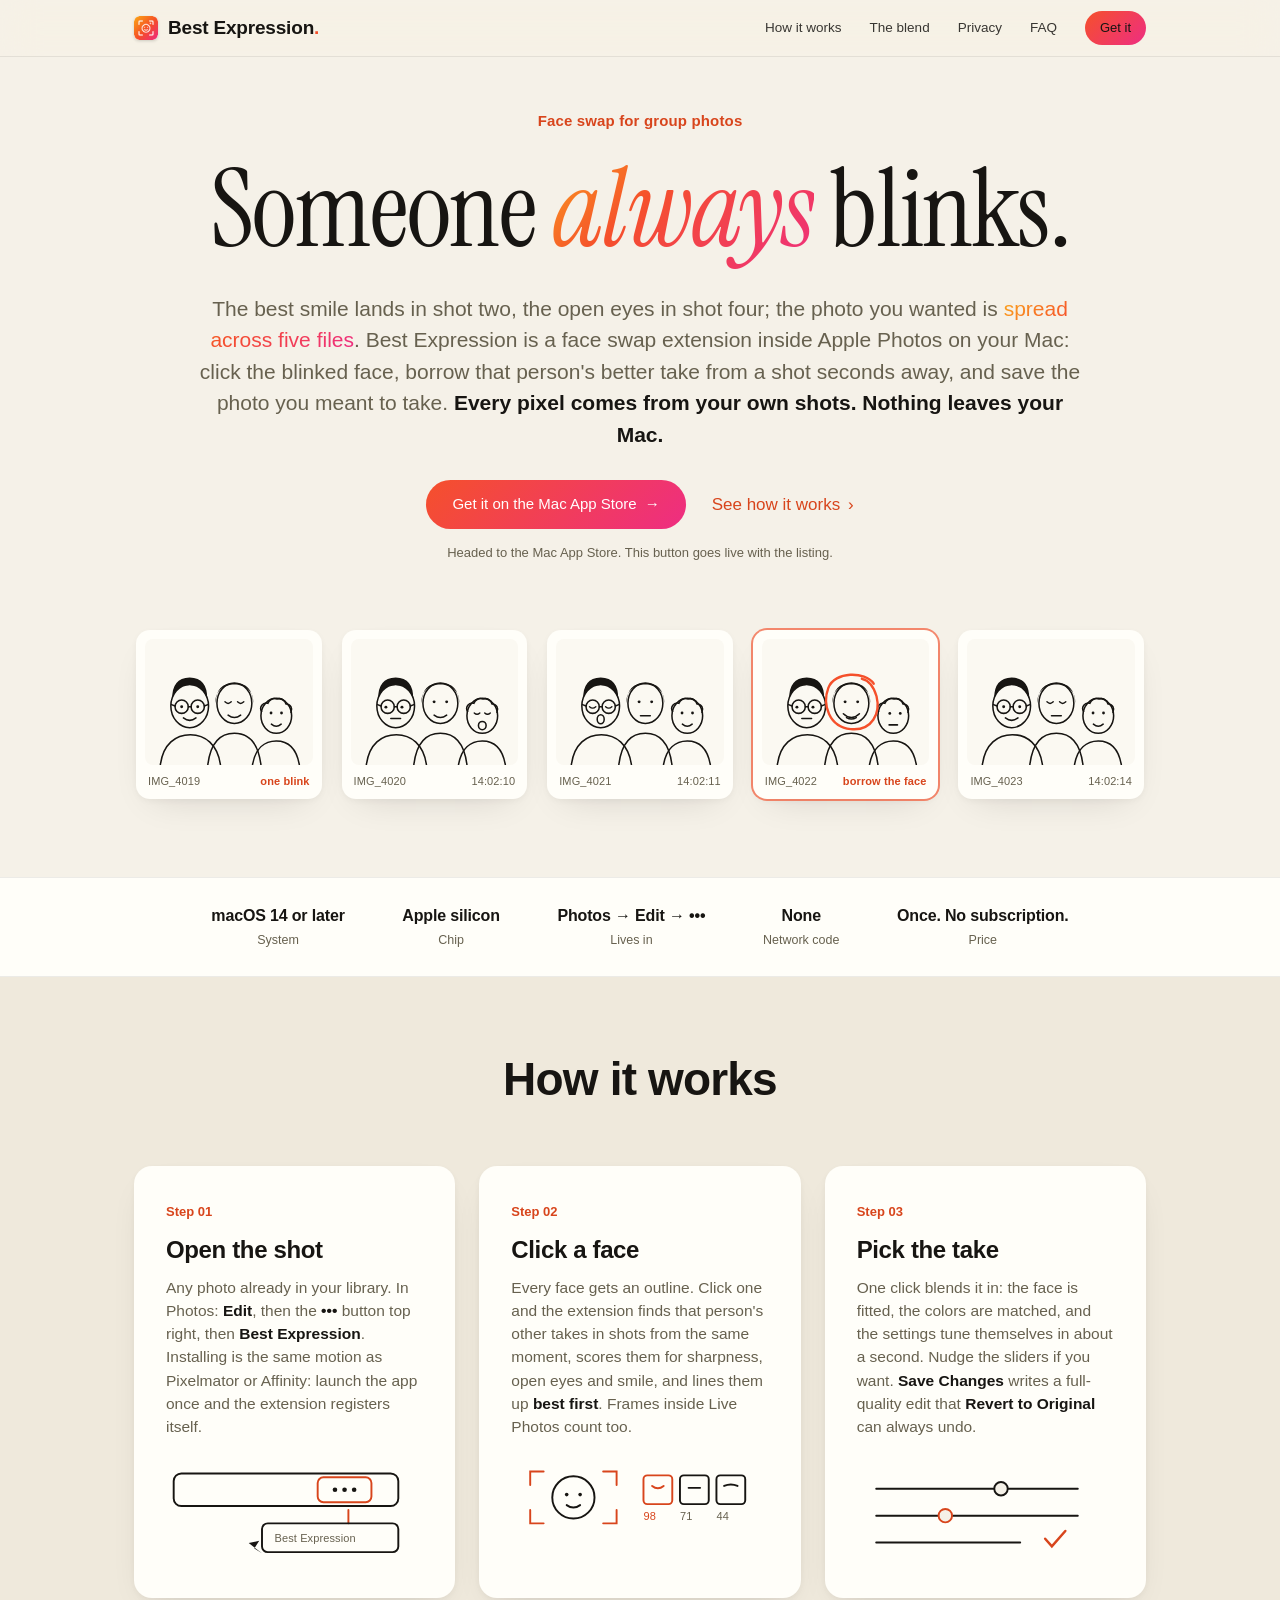
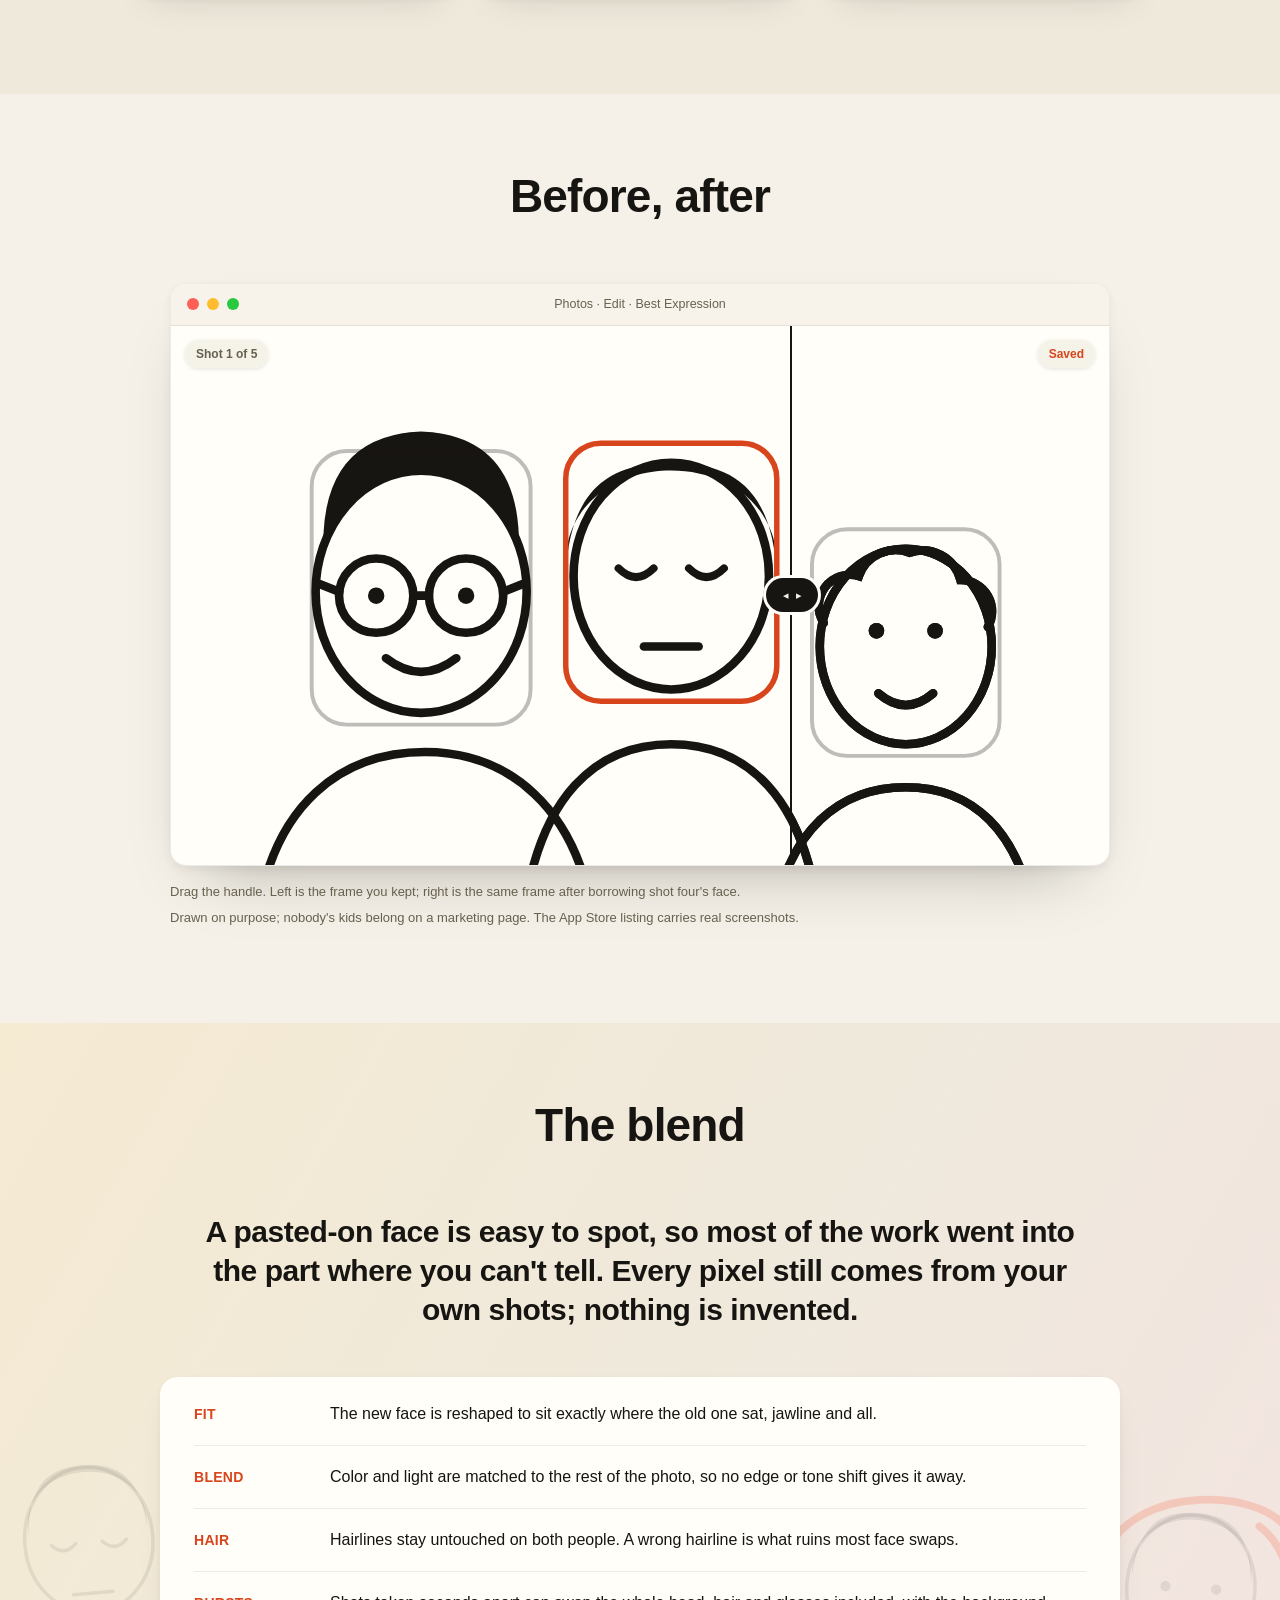
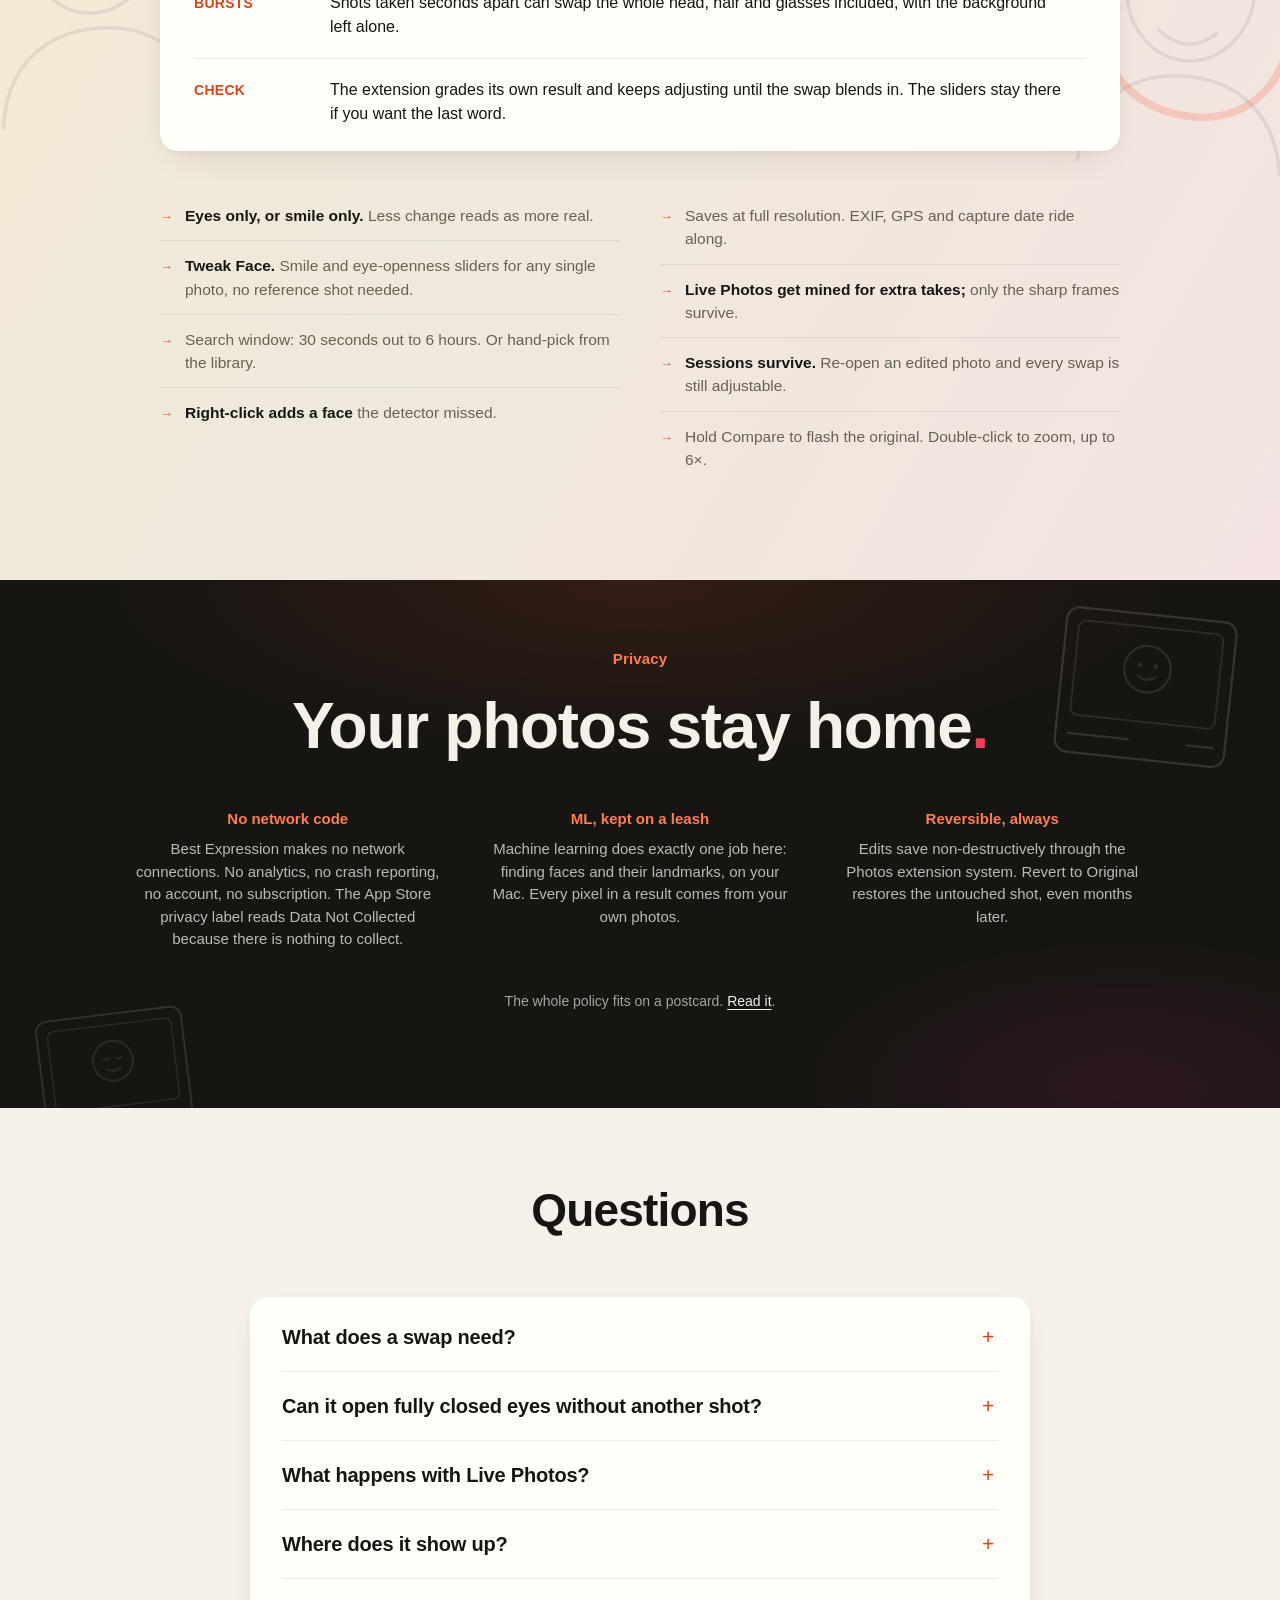
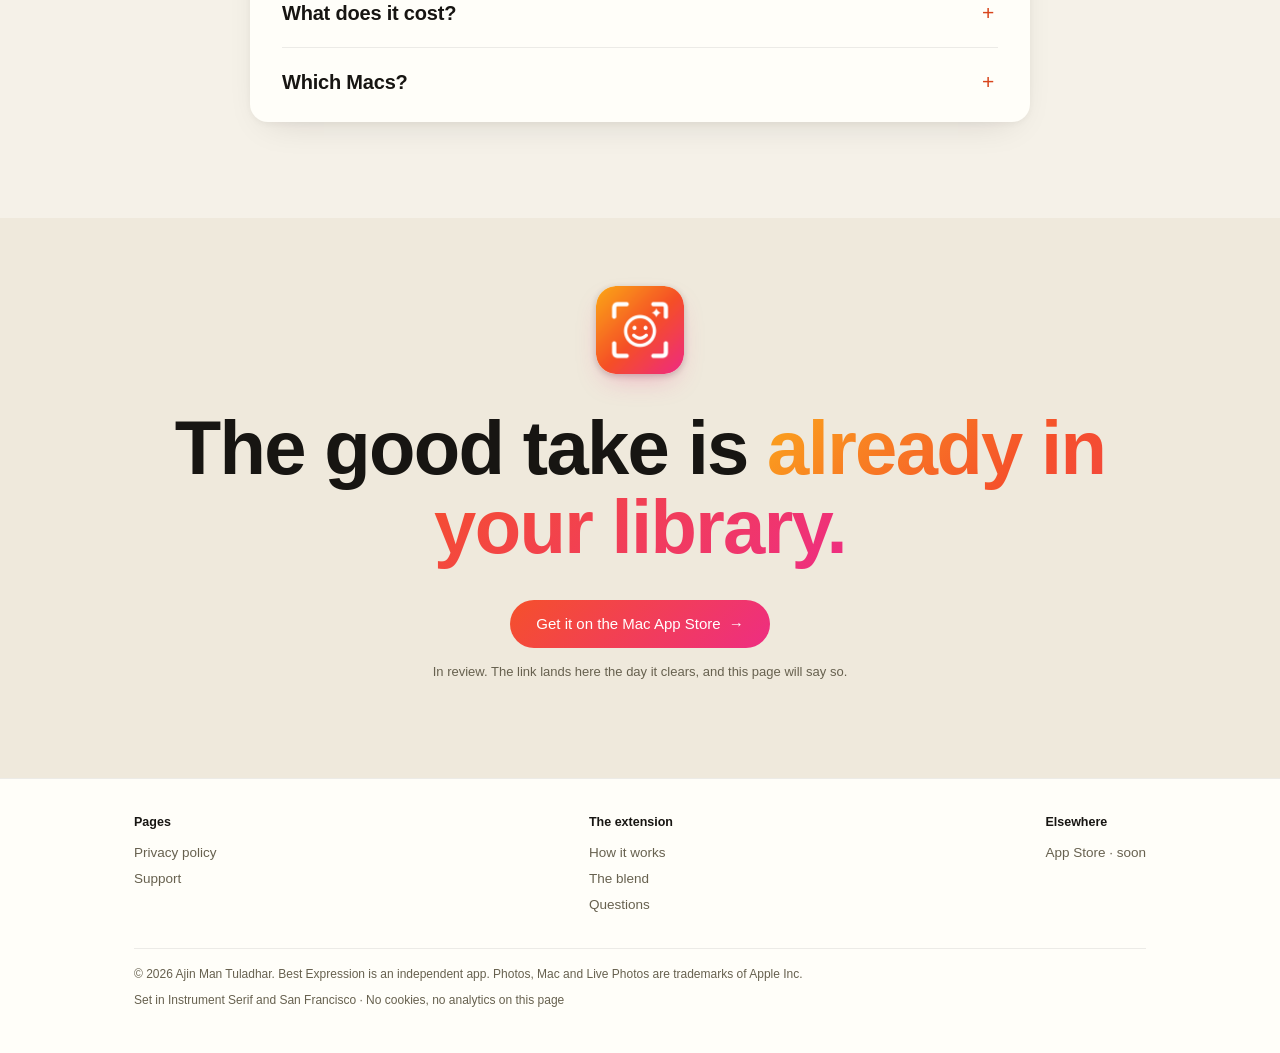
==== index.html @ c10ca590 "Sync site from macos-photos-best-expression@7eccfb0" ====
<!doctype html>
<html lang="en">
<head>
<meta charset="utf-8">
<meta name="viewport" content="width=device-width, initial-scale=1">
<title>Best Expression · Face swap for group photos, inside Apple Photos</title>
<meta name="description" content="Someone always blinks. The good take is sitting in the next shot over. Click their face and swap it in, right inside Photos. Everything stays on your Mac.">
<meta name="theme-color" content="#f5f1e8">
<link rel="icon" type="image/png" sizes="32x32" href="assets/icon-32.png">
<link rel="icon" type="image/png" sizes="64x64" href="assets/icon-64.png">
<link rel="apple-touch-icon" href="assets/icon-180.png">
<!-- PLACEHOLDER: Open Graph image. Drop a 1200x630 PNG at assets/og.png and uncomment.
<meta property="og:image" content="assets/og.png">
-->
<meta property="og:title" content="Best Expression · Face swap for group photos">
<meta property="og:description" content="Click the blinked face, borrow the open eyes from the shot next to it, save the photo you meant to take. Inside Apple Photos, entirely on your Mac.">
<meta property="og:type" content="website">
<link rel="preconnect" href="https://fonts.googleapis.com">
<link rel="preconnect" href="https://fonts.gstatic.com" crossorigin>
<link href="https://fonts.googleapis.com/css2?family=Instrument+Serif:ital@0;1&display=swap" rel="stylesheet">
<link rel="stylesheet" href="css/site.css">
<script>document.documentElement.className += " js";</script>
</head>
<body>

<!-- Shared line-art: the same three people, drawn once. Each "shot" reuses
     this trio and lays its own eyes and mouths on top, because the five
     frames really are the same scene a few seconds apart. -->
<svg width="0" height="0" style="position:absolute" aria-hidden="true" focusable="false">
  <defs>
    <g id="trio" fill="none" stroke="#171512" stroke-width="2.2" stroke-linecap="round">
      <!-- left: glasses -->
      <path d="M 22 180 C 26 150 44 137 65 137 C 86 137 104 151 108 180"/>
      <ellipse cx="64" cy="96" rx="27" ry="31"/>
      <path d="M 39 86 Q 38 56 64 55 Q 90 56 89 86 Q 83 66 64 66 Q 45 66 39 86 Z" fill="#171512" stroke="none"/>
      <circle cx="52.5" cy="97" r="9.5"/>
      <circle cx="75.5" cy="97" r="9.5"/>
      <path d="M 62 97 L 66 97 M 43 96 L 38 94 M 85 96 L 90 94"/>
      <!-- middle: bob -->
      <path d="M 90 180 C 94 148 109 135 128 135 C 147 135 162 148 166 180"/>
      <ellipse cx="128" cy="92" rx="25" ry="29"/>
      <path d="M 101 92 C 98 56 158 56 155 92 C 154 72 146 63 128 63 C 110 63 102 72 101 92 Z" fill="#171512" stroke="none"/>
      <!-- right: curls, shorter -->
      <path d="M 154 180 C 158 157 171 146 188 146 C 205 146 217 157 221 180"/>
      <ellipse cx="188" cy="110" rx="22" ry="25"/>
      <path d="M 167 104 A 8 8 0 0 1 176 92 A 10 10 0 0 1 189 86 A 10 10 0 0 1 202 93 A 8 8 0 0 1 209 105" />
    </g>

    <!-- expression parts, positioned per person -->
    <g id="a-open"><circle cx="52.5" cy="97" r="2.1" fill="#171512"/><circle cx="75.5" cy="97" r="2.1" fill="#171512"/></g>
    <g id="a-away"><circle cx="50" cy="97.6" r="2.1" fill="#171512"/><circle cx="73" cy="97.6" r="2.1" fill="#171512"/></g>
    <g id="a-shut" fill="none" stroke="#171512" stroke-width="2" stroke-linecap="round"><path d="M 48 97 Q 52.5 101 57 97"/><path d="M 71 97 Q 75.5 101 80 97"/></g>
    <g id="a-smile"><path d="M 55 113 Q 64 120 73 113" fill="none" stroke="#171512" stroke-width="2.2" stroke-linecap="round"/></g>
    <g id="a-flat"><path d="M 57 114 L 71 114" fill="none" stroke="#171512" stroke-width="2.2" stroke-linecap="round"/></g>
    <g id="a-talk"><ellipse cx="64" cy="115" rx="5" ry="6.5" fill="none" stroke="#171512" stroke-width="2.2"/></g>

    <g id="b-open"><circle cx="119" cy="90" r="2.1" fill="#171512"/><circle cx="137" cy="90" r="2.1" fill="#171512"/></g>
    <g id="b-shut" fill="none" stroke="#171512" stroke-width="2" stroke-linecap="round"><path d="M 114.5 90 Q 119 94.5 123.5 90"/><path d="M 132.5 90 Q 137 94.5 141.5 90"/></g>
    <g id="b-smile"><path d="M 119 109 Q 128 116 137 109" fill="none" stroke="#171512" stroke-width="2.2" stroke-linecap="round"/></g>
    <g id="b-grin" fill="none" stroke="#171512" stroke-width="2.2" stroke-linecap="round"><path d="M 116.5 107 Q 128 118 139.5 107"/><path d="M 121 112.5 Q 128 116.5 135 112.5"/></g>
    <g id="b-flat"><path d="M 121 110 L 135 110" fill="none" stroke="#171512" stroke-width="2.2" stroke-linecap="round"/></g>

    <g id="c-open"><circle cx="180.5" cy="106" r="2" fill="#171512"/><circle cx="195.5" cy="106" r="2" fill="#171512"/></g>
    <g id="c-away"><circle cx="183" cy="106.6" r="2" fill="#171512"/><circle cx="198" cy="106.6" r="2" fill="#171512"/></g>
    <g id="c-shut" fill="none" stroke="#171512" stroke-width="2" stroke-linecap="round"><path d="M 176.5 106 Q 180.5 109.8 184.5 106"/><path d="M 191.5 106 Q 195.5 109.8 199.5 106"/></g>
    <g id="c-smile"><path d="M 181 122 Q 188 128 195 122" fill="none" stroke="#171512" stroke-width="2.2" stroke-linecap="round"/></g>
    <g id="c-laugh"><ellipse cx="188" cy="124" rx="5.5" ry="6" fill="none" stroke="#171512" stroke-width="2.2"/></g>
    <g id="c-flat"><path d="M 182 123 L 194 123" fill="none" stroke="#171512" stroke-width="2.2" stroke-linecap="round"/></g>
  </defs>
</svg>

<header class="masthead">
  <div class="wrap masthead-inner">
    <a class="wordmark" href="./"><img class="app-icon" src="assets/icon-64.png"
      alt="" width="27" height="27"><span>Best Expression<em>.</em></span></a>
    <nav class="nav" aria-label="Site">
      <a href="#how">How it works</a>
      <a href="#blend" class="hide-sm">The blend</a>
      <a href="#privacy" class="hide-sm">Privacy</a>
      <a href="#faq">FAQ</a>
      <a href="#get" class="btn btn-ghost">Get it</a>
    </nav>
  </div>
</header>

<main>

<!-- ============================================= hero -->
<section class="hero">
  <div class="wrap">
    <p class="kicker" style="margin-bottom:22px">Face swap for group photos</p>
    <h1>Someone <em>always</em> blinks.</h1>
    <div class="hero-lead">
        <p class="hero-dek">The best smile lands in shot two, the open eyes in
        shot four; the photo you wanted is <span class="mark">spread across
        five files</span>. Best Expression is a face swap extension inside
        Apple Photos on your Mac: click the blinked face, borrow that person's better take
        from a shot seconds away, and save the photo you meant to take.
        <strong>Every pixel comes from your own shots. Nothing leaves your
        Mac.</strong></p>
        <div class="hero-ctas">
          <div class="hero-cta">
            <!-- PLACEHOLDER: App Store link. Replace href="#" with the real URL,
                 e.g. https://apps.apple.com/app/idXXXXXXXXXX. While href stays "#",
                 clicking shows the not-live-yet notice instead of jumping. -->
            <a class="btn btn-primary" id="store-link" href="#"
               data-wait="Not on the store yet · soon">
              <span class="label">Get it on the Mac App Store</span>
              <span class="arrow" aria-hidden="true">→</span>
            </a>
            <a class="link-more" href="#how">See how it works <span aria-hidden="true">›</span></a>
          </div>
          <p class="cta-note">Headed to the Mac App Store. This button goes live with the listing.</p>
        </div>
    </div>

    <!-- the contact sheet -->
    <div class="sheet" role="img" aria-label="Five frames of the same group photo, seconds apart. Someone has their eyes shut in each frame. In the fourth frame the middle person finally has open eyes and a real smile, circled in red pencil.">
        <div class="sheet-track">
          <figure class="shot">
            <svg viewBox="0 0 240 180"><use href="#trio"/><use href="#a-open"/><use href="#a-smile"/><use href="#b-shut"/><use href="#b-smile"/><use href="#c-open"/><use href="#c-smile"/></svg>
            <figcaption><span>IMG_4019</span><span class="flag">one blink</span></figcaption>
          </figure>
          <figure class="shot">
            <svg viewBox="0 0 240 180"><use href="#trio"/><use href="#a-away"/><use href="#a-flat"/><use href="#b-open"/><use href="#b-smile"/><use href="#c-shut"/><use href="#c-laugh"/></svg>
            <figcaption><span>IMG_4020</span><span>14:02:10</span></figcaption>
          </figure>
          <figure class="shot">
            <svg viewBox="0 0 240 180"><use href="#trio"/><use href="#a-shut"/><use href="#a-talk"/><use href="#b-open"/><use href="#b-flat"/><use href="#c-open"/><use href="#c-smile"/></svg>
            <figcaption><span>IMG_4021</span><span>14:02:11</span></figcaption>
          </figure>
          <figure class="shot is-pick" data-inview>
            <svg viewBox="0 0 240 180">
              <use href="#trio"/><use href="#a-away"/><use href="#a-flat"/><use href="#b-open"/><use href="#b-grin"/><use href="#c-away"/><use href="#c-flat"/>
              <path class="pencil" pathLength="100" d="M 160 64 C 148 46 104 46 95 70 C 86 94 96 126 127 129 C 158 132 170 106 164 82 C 160 68 152 59 143 57"/>
            </svg>
            <figcaption><span>IMG_4022</span><span class="flag">borrow the face</span></figcaption>
          </figure>
          <figure class="shot">
            <svg viewBox="0 0 240 180"><use href="#trio"/><use href="#a-open"/><use href="#a-smile"/><use href="#b-shut"/><use href="#b-flat"/><use href="#c-open"/><use href="#c-smile"/></svg>
            <figcaption><span>IMG_4023</span><span>14:02:14</span></figcaption>
          </figure>
        </div>
      </div>
  </div>

  <!-- spec strip -->
  <div class="specs">
    <div class="wrap">
      <dl class="specs-inner">
        <div class="spec"><dt>System</dt><dd>macOS 14 or later</dd></div>
        <div class="spec"><dt>Chip</dt><dd>Apple silicon</dd></div>
        <div class="spec"><dt>Lives in</dt><dd>Photos → Edit → •••</dd></div>
        <div class="spec"><dt>Network code</dt><dd>None</dd></div>
        <div class="spec"><dt>Price</dt><dd>Once. No subscription.</dd></div>
      </dl>
    </div>
  </div>
</section>

<!-- ============================================= 02 how it works -->
<section class="section" id="how">
  <div class="wrap">
    <div class="section-head">
      <h2 class="kicker">How it works</h2>
    </div>
    <div class="steps">
      <div class="step">
        <span class="num">Step 01</span>
        <h3>Open the shot</h3>
        <p>Any photo already in your library. In Photos: <b>Edit</b>, then the
        <b>•••</b> button top right, then <b>Best Expression</b>. Installing is
        the same motion as Pixelmator or Affinity: launch the app once and the
        extension registers itself.</p>
        <div class="step-art" aria-hidden="true">
          <svg viewBox="0 0 250 110" fill="none" stroke="#171512" stroke-width="2" stroke-linecap="round">
            <rect x="8" y="14" width="234" height="34" rx="8"/>
            <circle cx="176" cy="31" r="2.4" fill="#171512" stroke="none"/>
            <circle cx="186" cy="31" r="2.4" fill="#171512" stroke="none"/>
            <circle cx="196" cy="31" r="2.4" fill="#171512" stroke="none"/>
            <rect x="158" y="18" width="56" height="26" rx="6" stroke="#d8451c"/>
            <path d="M 190 52 L 190 66" stroke="#d8451c"/>
            <rect x="100" y="66" width="142" height="30" rx="6"/>
            <text x="113" y="85" class="svg-note">Best Expression</text>
            <path d="M 86 88 l 10 -5 l -3 9 l 9 3 z" fill="#171512" stroke="none" transform="rotate(14 92 88)"/>
          </svg>
        </div>
      </div>
      <div class="step">
        <span class="num">Step 02</span>
        <h3>Click a face</h3>
        <p>Every face gets an outline. Click one and the extension finds that
        person's other takes in shots from the same moment, scores them for
        sharpness, open eyes and smile, and lines them up <b>best first</b>.
        Frames inside Live Photos count too.</p>
        <div class="step-art" aria-hidden="true">
          <svg viewBox="0 0 250 110" fill="none" stroke="#171512" stroke-width="2" stroke-linecap="round">
            <path d="M 34 12 h -14 v 14 M 96 12 h 14 v 14 M 34 66 h -14 v -14 M 96 66 h 14 v -14" stroke="#d8451c"/>
            <circle cx="65" cy="39" r="22"/>
            <circle cx="58" cy="36" r="1.9" fill="#171512" stroke="none"/>
            <circle cx="72" cy="36" r="1.9" fill="#171512" stroke="none"/>
            <path d="M 58 47 Q 65 52 72 47"/>
            <rect x="138" y="16" width="30" height="30" rx="4" stroke="#d8451c"/>
            <path d="M 147 27 Q 153 32 159 27" stroke="#d8451c"/>
            <rect x="176" y="16" width="30" height="30" rx="4"/>
            <path d="M 185 29 L 197 29"/>
            <rect x="214" y="16" width="30" height="30" rx="4"/>
            <path d="M 222 27 Q 229 24 236 27"/>
            <text x="138" y="62" class="svg-note svg-note-red">98</text>
            <text x="176" y="62" class="svg-note">71</text>
            <text x="214" y="62" class="svg-note">44</text>
          </svg>
        </div>
      </div>
      <div class="step">
        <span class="num">Step 03</span>
        <h3>Pick the take</h3>
        <p>One click blends it in: the face is fitted, the colors are matched,
        and the settings tune themselves in about a second. Nudge the sliders
        if you want. <b>Save Changes</b> writes a full-quality edit that
        <b>Revert to Original</b> can always undo.</p>
        <div class="step-art" aria-hidden="true">
          <svg viewBox="0 0 250 110" fill="none" stroke="#171512" stroke-width="2" stroke-linecap="round">
            <path d="M 20 30 H 230"/><circle cx="150" cy="30" r="7" fill="#f5f1e8"/>
            <path d="M 20 58 H 230"/><circle cx="92" cy="58" r="7" fill="#f5f1e8" stroke="#d8451c"/>
            <path d="M 20 86 H 170"/>
            <path d="M 196 82 l 7 8 l 14 -16" stroke="#d8451c" stroke-width="2.6"/>
          </svg>
        </div>
      </div>
    </div>
  </div>
</section>

<!-- ============================================= 03 the result -->
<section class="section" id="result">
  <div class="wrap">
    <div class="section-head">
      <h2 class="kicker">Before, after</h2>
    </div>

    <div class="window">
      <div class="window-bar">
        <span class="traffic" aria-hidden="true"><i></i><i></i><i></i></span>
        <span class="title">Photos · Edit · Best Expression</span>
        <span></span>
      </div>
      <div class="compare" id="compare">
        <div class="layer before" aria-hidden="true">
          <svg viewBox="0 28 240 138">
            <use href="#trio"/><use href="#a-open"/><use href="#a-smile"/><use href="#b-shut"/><use href="#b-flat"/><use href="#c-open"/><use href="#c-smile"/>
            <rect x="36" y="60" width="56" height="70" rx="9" fill="none" stroke="#171512" stroke-width="1" opacity="0.28"/>
            <rect x="101" y="58" width="54" height="66" rx="9" fill="none" stroke="#d8451c" stroke-width="1.4"/>
            <rect x="164" y="80" width="48" height="58" rx="9" fill="none" stroke="#171512" stroke-width="1" opacity="0.28"/>
          </svg>
        </div>
        <div class="layer after" aria-hidden="true">
          <svg viewBox="0 28 240 138">
            <use href="#trio"/><use href="#a-open"/><use href="#a-smile"/><use href="#b-open"/><use href="#b-grin"/><use href="#c-open"/><use href="#c-smile"/>
          </svg>
        </div>
        <span class="tag tag-before" aria-hidden="true">Shot 1 of 5</span>
        <span class="tag tag-after" aria-hidden="true">Saved</span>
        <div class="divider" aria-hidden="true"></div>
        <input type="range" min="0" max="100" value="66" step="0.1"
               aria-label="Compare the original shot with the saved version">
      </div>
    </div>
    <div class="compare-caption">
      <span>Drag the handle. Left is the frame you kept; right is the same frame after borrowing shot four's face.</span>
      <span>Drawn on purpose; nobody's kids belong on a marketing page. The App Store listing carries real screenshots.</span>
    </div>
  </div>
</section>

<!-- ============================================= 04 the blend -->
<section class="section" id="blend">
  <!-- ghosted before face, left margin -->
  <svg class="deco deco-blend-left" aria-hidden="true" viewBox="0 0 220 270" fill="none" stroke-linecap="round">
    <path d="M 18 270 C 25 214 62 186 110 186 C 158 186 195 214 202 270" stroke="rgba(23,21,18,0.08)" stroke-width="3.2"/>
    <ellipse cx="110" cy="106" rx="58" ry="66" stroke="rgba(23,21,18,0.08)" stroke-width="3.2"/>
    <path d="M 56 98 C 50 26 170 26 164 98 C 160 56 146 38 110 38 C 74 38 60 56 56 98 Z" fill="rgba(23,21,18,0.08)"/>
    <path d="M 76 108 Q 87 119 98 108 M 122 108 Q 133 119 144 108" stroke="rgba(23,21,18,0.08)" stroke-width="3.2"/>
    <path d="M 92 154 L 128 154" stroke="rgba(23,21,18,0.08)" stroke-width="3.2"/>
  </svg>
  <!-- ghosted after face with a faint pencil mark, right margin -->
  <svg class="deco deco-blend-right" aria-hidden="true" viewBox="0 0 220 270" fill="none" stroke-linecap="round">
    <path d="M 18 270 C 25 214 62 186 110 186 C 158 186 195 214 202 270" stroke="rgba(23,21,18,0.08)" stroke-width="3.2"/>
    <ellipse cx="110" cy="106" rx="58" ry="66" stroke="rgba(23,21,18,0.08)" stroke-width="3.2"/>
    <path d="M 56 98 C 50 26 170 26 164 98 C 160 56 146 38 110 38 C 74 38 60 56 56 98 Z" fill="rgba(23,21,18,0.08)"/>
    <circle cx="87" cy="106" r="4.6" fill="rgba(23,21,18,0.08)"/>
    <circle cx="133" cy="106" r="4.6" fill="rgba(23,21,18,0.08)"/>
    <path d="M 84 146 Q 110 168 136 146" stroke="rgba(23,21,18,0.08)" stroke-width="3.2"/>
    <path d="M 196 52 C 176 10 48 14 30 84 C 12 154 46 218 116 222 C 186 226 212 162 202 106 C 197 78 186 58 168 46" stroke="rgba(245,80,43,0.20)" stroke-width="7"/>
  </svg>
  <div class="wrap">
    <div class="section-head">
      <h2 class="kicker">The blend</h2>
    </div>
    <p class="craft-intro">A pasted-on face is easy to spot, so most of the
    work went into the part where you can't tell. Every pixel still comes
    from your own shots; nothing is invented.</p>

    <ul class="blend-list">
      <li>
        <span class="k">Fit</span>
        <span class="v">The new face is reshaped to sit exactly where the old
        one sat, jawline and all.</span>
      </li>
      <li>
        <span class="k">Blend</span>
        <span class="v">Color and light are matched to the rest of the photo,
        so no edge or tone shift gives it away.</span>
      </li>
      <li>
        <span class="k">Hair</span>
        <span class="v">Hairlines stay untouched on both people. A wrong
        hairline is what ruins most face swaps.</span>
      </li>
      <li>
        <span class="k">Bursts</span>
        <span class="v">Shots taken seconds apart can swap the whole head,
        hair and glasses included, with the background left alone.</span>
      </li>
      <li>
        <span class="k">Check</span>
        <span class="v">The extension grades its own result and keeps
        adjusting until the swap blends in. The sliders stay there if you want
        the last word.</span>
      </li>
    </ul>

    <div class="index-grid">
      <div class="index-col">
        <ul class="index-list">
          <li><span class="tick">→</span><p><b>Eyes only, or smile only.</b> Less change reads as more real.</p></li>
          <li><span class="tick">→</span><p><b>Tweak Face.</b> Smile and eye-openness sliders for any single photo, no reference shot needed.</p></li>
          <li><span class="tick">→</span><p class="spec-frag">Search window: 30 seconds out to 6 hours. Or hand-pick from the library.</p></li>
          <li><span class="tick">→</span><p><b>Right-click adds a face</b> the detector missed.</p></li>
        </ul>
      </div>
      <div class="index-col">
        <ul class="index-list">
          <li><span class="tick">→</span><p class="spec-frag">Saves at full resolution. EXIF, GPS and capture date ride along.</p></li>
          <li><span class="tick">→</span><p><b>Live Photos get mined for extra takes;</b> only the sharp frames survive.</p></li>
          <li><span class="tick">→</span><p><b>Sessions survive.</b> Re-open an edited photo and every swap is still adjustable.</p></li>
          <li><span class="tick">→</span><p class="spec-frag">Hold Compare to flash the original. Double-click to zoom, up to 6×.</p></li>
        </ul>
      </div>
    </div>
  </div>
</section>

<!-- ============================================= 06 privacy -->
<section class="section privacy" id="privacy">
  <!-- ghosted photo frames resting in the dark -->
  <svg class="deco deco-pv-a" aria-hidden="true" viewBox="0 0 200 172" fill="none" stroke-linecap="round">
    <rect x="5" y="5" width="190" height="162" rx="14" stroke="rgba(245,241,232,0.14)" stroke-width="2.5"/>
    <rect x="19" y="19" width="162" height="106" rx="8" stroke="rgba(245,241,232,0.10)" stroke-width="2"/>
    <circle cx="100" cy="66" r="26" stroke="rgba(245,241,232,0.10)" stroke-width="2.5"/>
    <circle cx="91" cy="62" r="2.4" fill="rgba(245,241,232,0.10)"/>
    <circle cx="109" cy="62" r="2.4" fill="rgba(245,241,232,0.10)"/>
    <path d="M 90 74 Q 100 82 110 74" stroke="rgba(245,241,232,0.10)" stroke-width="2.5"/>
    <path d="M 19 146 L 86 146 M 152 146 L 181 146" stroke="rgba(245,241,232,0.12)" stroke-width="2.5"/>
  </svg>
  <svg class="deco deco-pv-b" aria-hidden="true" viewBox="0 0 200 172" fill="none" stroke-linecap="round">
    <rect x="5" y="5" width="190" height="162" rx="14" stroke="rgba(245,241,232,0.12)" stroke-width="2.5"/>
    <rect x="19" y="19" width="162" height="106" rx="8" stroke="rgba(245,241,232,0.09)" stroke-width="2"/>
    <circle cx="100" cy="66" r="26" stroke="rgba(245,241,232,0.09)" stroke-width="2.5"/>
    <path d="M 88 62 Q 92 66 96 62 M 104 62 Q 108 66 112 62" stroke="rgba(245,241,232,0.09)" stroke-width="2.2"/>
    <path d="M 91 76 Q 100 82 109 76" stroke="rgba(245,241,232,0.09)" stroke-width="2.5"/>
    <path d="M 19 146 L 74 146 M 140 146 L 181 146" stroke="rgba(245,241,232,0.11)" stroke-width="2.5"/>
  </svg>
  <div class="wrap">
    <p class="kicker" style="margin-bottom:22px">Privacy</p>
    <h2>Your photos stay home<em>.</em></h2>
    <div class="privacy-cols">
      <div>
        <h3>No network code</h3>
        <p>Best Expression makes no network connections. No analytics, no
        crash reporting, no account, no subscription. The App Store privacy
        label reads Data Not Collected because there is nothing to
        collect.</p>
      </div>
      <div>
        <h3>ML, kept on a leash</h3>
        <p>Machine learning does exactly one job here: finding faces and their
        landmarks, on your Mac. Every pixel in a result comes from your own
        photos.</p>
      </div>
      <div>
        <h3>Reversible, always</h3>
        <p>Edits save non-destructively through the Photos extension system.
        Revert to Original restores the untouched shot, even months later.</p>
      </div>
    </div>
    <p class="privacy-foot">The whole policy fits on a postcard. <a href="privacy.html">Read it</a>.</p>
  </div>
</section>

<!-- ============================================= 07 faq -->
<section class="section" id="faq">
  <div class="wrap">
    <div class="section-head">
      <h2 class="kicker">Questions</h2>
    </div>
    <div class="faq">
      <details>
        <summary>What does a swap need?</summary>
        <div class="answer"><p>At least one other photo of the same person taken
        close in time. A burst or two consecutive shots works best. The
        <b>Tweak Face</b> sliders are the exception: they work on any single
        photo with a face in it.</p></div>
      </details>
      <details>
        <summary>Can it open fully closed eyes without another shot?</summary>
        <div class="answer"><p>No. The sliders reshape the face's own pixels and
        they stop at subtle. Fully closed eyes need a real take to borrow from.
        Nothing here invents an eyeball.</p></div>
      </details>
      <details>
        <summary>What happens with Live Photos?</summary>
        <div class="answer"><p>Two things. Their video frames serve as extra
        takes, filtered down to the sharp ones. And when you save an edit over
        a Live Photo, Photos keeps the edited still and switches off the
        motion, as it does for every third-party editor. Duplicate the photo
        first if you want a live copy too. Revert to Original brings the motion
        back.</p></div>
      </details>
      <details>
        <summary>Where does it show up?</summary>
        <div class="answer"><p>Launch the app once after installing, then in
        Photos: <b>Edit</b>, the <b>•••</b> button top right, <b>Best
        Expression</b>.</p>
        <p>Missing from the menu? System Settings → General → Login Items &amp;
        Extensions → Photos Editing, switch it on, restart Photos. The <a
        href="support.html">support page</a> walks through it.</p></div>
      </details>
      <details>
        <summary>What does it cost?</summary>
        <!-- PLACEHOLDER: price. Fill in the number once set in App Store Connect. -->
        <div class="answer"><p>One price, paid once. No subscription, no tiers,
        no account. The number lands with the App Store listing.</p></div>
      </details>
      <details>
        <summary>Which Macs?</summary>
        <div class="answer"><p>macOS 14 or later on Apple silicon. The pipeline
        leans on Core Image and the Neural Engine, so it stays quick on
        full-resolution photos.</p></div>
      </details>
    </div>
  </div>
</section>

<!-- ============================================= closer -->
<section class="section closer" id="get">
  <div class="wrap">
    <img class="app-icon" src="assets/icon-180.png" alt="The Best Expression app icon"
      width="76" height="76">
    <h2>The good take is <em>already in your library.</em></h2>
    <div class="hero-cta">
      <!-- PLACEHOLDER: same App Store link as the hero button. -->
      <a class="btn btn-primary" id="store-link-2" href="#"
         data-wait="Not on the store yet · soon">
        <span class="label">Get it on the Mac App Store</span>
        <span class="arrow" aria-hidden="true">→</span>
      </a>
    </div>
    <p class="cta-note">In review. The link lands here the day it clears, and this page will say so.</p>
  </div>
</section>

</main>

<footer>
  <div class="wrap">
    <div class="foot-grid">
      <div class="foot-col">
        <span class="mono">Pages</span>
        <a href="privacy.html">Privacy policy</a>
        <a href="support.html">Support</a>
      </div>
      <div class="foot-col">
        <span class="mono">The extension</span>
        <a href="#how">How it works</a>
        <a href="#blend">The blend</a>
        <a href="#faq">Questions</a>
      </div>
      <div class="foot-col">
        <span class="mono">Elsewhere</span>
        <!-- PLACEHOLDER: add real profile or repo links, or delete this column. -->
        <a href="#" aria-disabled="true">App Store · soon</a>
      </div>
    </div>
    <div class="colophon">
      <span>© 2026 Ajin Man Tuladhar. Best Expression is an independent app.
      Photos, Mac and Live Photos are trademarks of Apple Inc.</span>
      <span>Set in Instrument Serif and San Francisco · No cookies, no
      analytics on this page</span>
    </div>
  </div>
</footer>

<script src="js/site.js" defer></script>
</body>
</html>
---- css/site.css ----
/* Best Expression site
   macOS marketing grammar, our palette: warm paper, ink, and the app
   icon's amber -> vermillion -> magenta ramp as the product color.
   System fonts only; the page fetches nothing from anywhere. */

:root {
  --paper: #f5f1e8;
  --card: #fffef9;
  --band: #efe9dc;
  --ink: #171512;
  --muted: #67614f;
  /* accents from the app icon gradient: #FBA71C -> #F5502B -> #EE2D82.
     --red is the vermillion stop deepened for small text (AA on paper);
     --verm is the stop itself, for big strokes and display type. */
  --red: #d8451c;
  --verm: #f5502b;
  --amber: #fba71c;
  --magenta: #ee2d82;
  --grad: linear-gradient(135deg, var(--amber), var(--verm) 38%, var(--magenta));
  --grad-btn: linear-gradient(135deg, var(--verm), var(--magenta));
  --line: rgba(23, 21, 18, 0.14);
  --line-soft: rgba(23, 21, 18, 0.08);
  --shadow-card: 0 2px 6px rgba(23, 21, 18, 0.04), 0 14px 36px -18px rgba(23, 21, 18, 0.16);
  --sans: -apple-system, BlinkMacSystemFont, "SF Pro Display", "SF Pro Text",
    "Segoe UI", Roboto, "Helvetica Neue", Arial, sans-serif;
  --serif: "Instrument Serif", ui-serif, Georgia, "Times New Roman", serif;
  --radius: 18px;
  color-scheme: light;
}

* { margin: 0; padding: 0; box-sizing: border-box; }

html { scroll-behavior: smooth; }

html, body { overflow-x: clip; }

body {
  background: var(--paper);
  color: var(--ink);
  font-family: var(--sans);
  font-size: 17px;
  line-height: 1.5;
  -webkit-font-smoothing: antialiased;
  text-rendering: optimizeLegibility;
}

::selection { background: rgba(245, 80, 43, 0.24); }

img, svg { display: block; max-width: 100%; }

a { color: inherit; }

.wrap {
  max-width: 1100px;
  margin-inline: auto;
  padding-inline: clamp(20px, 4.5vw, 44px);
}

/* type utilities ------------------------------------------------ */

.mono {
  font-size: 13px;
  color: var(--muted);
  letter-spacing: 0;
}

.kicker {
  font-size: 15px;
  font-weight: 600;
  letter-spacing: 0.01em;
  color: var(--red);
}

/* gradient-clipped emphasis inside the problem statement */
.mark {
  background: var(--grad);
  -webkit-background-clip: text;
  background-clip: text;
  -webkit-text-fill-color: transparent;
}

/* text inside inline SVG inherits page CSS */
.svg-note {
  font-family: var(--sans);
  font-size: 11.5px;
  letter-spacing: 0.01em;
  fill: var(--muted);
  stroke: none;
}

.svg-note-red { fill: var(--red); }

/* gradient display word ----------------------------------------- */

.hero h1 em,
.closer h2 em,
.privacy h2 em {
  font-style: normal;
  color: var(--verm);
  background: var(--grad);
  -webkit-background-clip: text;
  background-clip: text;
  -webkit-text-fill-color: transparent;
}

.hero h1 em { font-style: italic; }

/* sticky product nav -------------------------------------------- */

.masthead {
  position: sticky;
  top: 0;
  z-index: 50;
  background: rgba(245, 241, 232, 0.72);
  -webkit-backdrop-filter: blur(18px) saturate(1.8);
  backdrop-filter: blur(18px) saturate(1.8);
  border-bottom: 1px solid var(--line-soft);
}

.masthead-inner {
  display: flex;
  align-items: center;
  justify-content: space-between;
  gap: 24px;
  padding-block: 11px;
}

.wordmark {
  font-size: 19px;
  font-weight: 600;
  letter-spacing: -0.01em;
  text-decoration: none;
  display: inline-flex;
  align-items: center;
  gap: 10px;
}

.wordmark em { color: var(--verm); font-style: normal; }

.wordmark .app-icon { width: 24px; height: 24px; }

.app-icon {
  display: inline-block;
  border-radius: 22.4%;
  box-shadow: 0 1px 3px rgba(23, 21, 18, 0.18);
}

.nav {
  display: flex;
  align-items: center;
  gap: clamp(14px, 2.4vw, 28px);
}

.nav a {
  font-size: 13.5px;
  text-decoration: none;
  color: var(--ink);
  opacity: 0.85;
  transition: opacity 0.15s ease;
}

.nav a:hover, .nav a:focus-visible { opacity: 1; }

.nav .btn {
  font-size: 13px;
  padding: 7px 15px;
  opacity: 1;
}

@media (max-width: 760px) {
  .nav a.hide-sm { display: none; }
}

@media (max-width: 600px) {
  .nav a:not(.btn) { display: none; }
  .masthead-inner { padding-block: 9px; }
}

/* buttons ------------------------------------------------------- */

.btn {
  display: inline-flex;
  align-items: center;
  gap: 8px;
  font-family: var(--sans);
  font-size: 15px;
  font-weight: 500;
  letter-spacing: 0;
  text-decoration: none;
  border: 0;
  border-radius: 980px;
  padding: 13px 26px;
  cursor: pointer;
  transition: filter 0.15s ease, transform 0.1s ease, background-color 0.15s ease;
}

.btn .arrow { transition: transform 0.16s ease; }

.btn:hover .arrow, .btn:focus-visible .arrow { transform: translateX(3px); }

.btn:active { transform: scale(0.985); }

.btn-primary {
  background: var(--grad-btn);
  color: #fff;
}

.btn-primary:hover, .btn-primary:focus-visible { filter: brightness(1.06); }

.btn-primary.is-waiting {
  background: var(--card);
  color: var(--red);
  box-shadow: inset 0 0 0 1.5px var(--verm);
}

.btn-ghost {
  background: var(--grad-btn);
  color: #fff;
}

.btn-ghost:hover, .btn-ghost:focus-visible { filter: brightness(1.06); }

.link-more {
  font-size: 17px;
  font-weight: 500;
  color: var(--red);
  text-decoration: none;
}

.link-more span { display: inline-block; margin-left: 3px; transition: transform 0.15s ease; }

.link-more:hover span, .link-more:focus-visible span { transform: translateX(3px); }

.link-more:hover { text-decoration: underline; text-underline-offset: 3px; }

:focus-visible {
  outline: 2px solid var(--red);
  outline-offset: 3px;
}

/* hero ---------------------------------------------------------- */

.hero {
  padding-block: clamp(30px, 4.2vw, 56px) 0;
  text-align: center;
}

.hero .kicker { display: block; margin-bottom: 14px; }

.hero h1 {
  font-family: var(--serif);
  font-weight: 400;
  font-size: clamp(48px, 8.6vw, 108px);
  line-height: 1;
  letter-spacing: -0.012em;
  max-width: 12em;
  margin-inline: auto;
}

.hero-lead { margin-top: clamp(20px, 3vw, 30px); }

.hero-dek {
  font-size: clamp(17px, 1.8vw, 21px);
  line-height: 1.5;
  color: var(--muted);
  max-width: 42em;
  margin-inline: auto;
}

.hero-dek strong { color: var(--ink); font-weight: 600; }

.hero-cta {
  margin-top: 30px;
  display: flex;
  flex-wrap: wrap;
  align-items: center;
  justify-content: center;
  gap: 12px 26px;
}

.cta-note {
  margin-top: 14px;
  color: var(--muted);
  font-size: 13px;
}

/* contact sheet */

.sheet {
  margin-top: clamp(38px, 5vw, 60px);
  margin-inline: calc(50% - 50vw);
  overflow-x: auto;
  overscroll-behavior-x: contain;
  padding: 8px 24px 34px;
  scrollbar-width: none;
}

.sheet::-webkit-scrollbar { display: none; }

.sheet-track {
  display: flex;
  gap: 20px;
  align-items: flex-start;
  width: max-content;
  margin-inline: auto;
}

.shot {
  flex: 0 0 auto;
  width: clamp(168px, 14.5vw, 210px);
  background: var(--card);
  border-radius: 14px;
  padding: 9px 9px 7px;
  box-shadow: var(--shadow-card);
  text-align: left;
}

.shot svg {
  width: 100%;
  height: auto;
  background: #fbf9f2;
  border-radius: 8px;
}

.shot figcaption {
  display: flex;
  justify-content: space-between;
  gap: 8px;
  padding: 8px 3px 3px;
  font-size: 11px;
  letter-spacing: 0.01em;
  color: var(--muted);
}

.shot figcaption .flag { color: var(--red); font-weight: 600; }

.shot.is-pick { box-shadow: 0 0 0 2px rgba(245, 80, 43, 0.65), var(--shadow-card); }

/* grease pencil strokes */

.pencil {
  fill: none;
  stroke: var(--verm);
  stroke-width: 3.4;
  stroke-linecap: round;
}

.js .pencil[pathLength] {
  stroke-dasharray: 100;
  stroke-dashoffset: 100;
}

.js .inview .pencil[pathLength] {
  stroke-dashoffset: 0;
  transition: stroke-dashoffset 0.9s cubic-bezier(0.55, 0, 0.2, 1) 0.35s;
}

@media (prefers-reduced-motion: reduce) {
  html { scroll-behavior: auto; }
  .js .pencil[pathLength] { stroke-dashoffset: 0; transition: none; }
  .btn .arrow, .link-more span { transition: none; }
}

/* spec strip ---------------------------------------------------- */

.specs {
  border-block: 1px solid var(--line-soft);
  margin-top: clamp(26px, 4vw, 44px);
  background: var(--card);
}

.specs-inner {
  display: flex;
  flex-wrap: wrap;
  justify-content: center;
  gap: 18px clamp(28px, 4.5vw, 72px);
  padding-block: 26px;
}

.spec {
  display: flex;
  flex-direction: column-reverse;
  gap: 3px;
  text-align: center;
}

.spec dt {
  font-size: 12.5px;
  color: var(--muted);
}

.spec dd {
  font-size: 16px;
  font-weight: 600;
  letter-spacing: -0.01em;
}

@media (max-width: 720px) {
  .spec { flex: 1 1 38%; }
}

/* sections ------------------------------------------------------ */

.section { padding-block: clamp(40px, 5.5vw, 68px) clamp(52px, 7.5vw, 96px); }

.section > .wrap { position: relative; z-index: 1; }

#how { background: var(--band); }

#blend {
  position: relative;
  overflow: hidden;
  background: linear-gradient(120deg, #f5ead2, var(--band) 46%, #f4e3e2);
}

.closer { background: var(--band); }

/* decorative backdrops ------------------------------------------ */

.deco {
  position: absolute;
  pointer-events: none;
  z-index: 0;
}

.deco-blend-left {
  left: clamp(-70px, -2vw, -30px);
  top: 50%;
  width: clamp(200px, 19vw, 300px);
  transform: translateY(-60%) rotate(-5deg);
}

.deco-blend-right {
  right: clamp(-70px, -2vw, -30px);
  top: 50%;
  width: clamp(200px, 19vw, 300px);
  transform: translateY(-44%) rotate(4deg);
}

.deco-pv-a {
  top: 30px;
  right: 3.5vw;
  width: clamp(150px, 14vw, 220px);
  transform: rotate(6deg);
}

.deco-pv-b {
  bottom: -34px;
  left: 3vw;
  width: clamp(130px, 12vw, 190px);
  transform: rotate(-7deg);
}

@media (max-width: 1250px) {
  .deco-blend-left, .deco-blend-right { display: none; }
}

@media (max-width: 900px) {
  .deco-pv-a, .deco-pv-b { display: none; }
}

.section-head {
  text-align: center;
  margin-bottom: clamp(30px, 5vw, 52px);
}

.section-head .kicker,
.section-head h2.kicker {
  font-size: clamp(30px, 4.2vw, 46px);
  font-weight: 700;
  letter-spacing: -0.018em;
  color: var(--ink);
}

/* how it works -------------------------------------------------- */

.steps {
  display: grid;
  grid-template-columns: repeat(3, 1fr);
  gap: clamp(16px, 2vw, 24px);
}

.step {
  background: var(--card);
  border-radius: var(--radius);
  padding: clamp(22px, 2.6vw, 32px);
  box-shadow: var(--shadow-card);
}

.step .num {
  font-size: 13px;
  font-weight: 600;
  color: var(--red);
}

.step h3 {
  font-size: clamp(20px, 2vw, 24px);
  font-weight: 700;
  letter-spacing: -0.015em;
  margin: 8px 0 8px;
}

.step p { color: var(--muted); font-size: 15.5px; }

.step p b { color: var(--ink); font-weight: 600; }

.step-art { margin-top: 22px; }

.step-art svg { width: 100%; max-width: 240px; height: auto; }

@media (max-width: 880px) {
  .steps { grid-template-columns: 1fr; }
}

/* compare slider ------------------------------------------------ */

.window {
  background: var(--card);
  border: 1px solid var(--line-soft);
  border-radius: 16px;
  overflow: hidden;
  box-shadow: 0 4px 10px rgba(23, 21, 18, 0.05), 0 32px 64px -36px rgba(23, 21, 18, 0.35);
  max-width: 940px;
  margin-inline: auto;
}

.window-bar {
  display: grid;
  grid-template-columns: 1fr auto 1fr;
  align-items: center;
  padding: 11px 16px;
  border-bottom: 1px solid var(--line-soft);
  background: #f7f3ea;
}

.traffic { display: flex; gap: 8px; }

.traffic i { width: 12px; height: 12px; border-radius: 50%; }

.traffic i:nth-child(1) { background: #ff5f57; }
.traffic i:nth-child(2) { background: #febc2e; }
.traffic i:nth-child(3) { background: #28c840; }

.window-bar .title {
  font-size: 12.5px;
  color: var(--muted);
  white-space: nowrap;
}

.compare {
  position: relative;
  --pos: 66;
  user-select: none;
  -webkit-user-select: none;
  touch-action: pan-y;
}

.compare .layer { display: block; }

.compare .layer svg { width: 100%; height: auto; }

.compare .after {
  position: absolute;
  inset: 0;
  clip-path: inset(0 0 0 calc(var(--pos) * 1%));
}

.compare .tag {
  position: absolute;
  top: 14px;
  font-size: 12px;
  font-weight: 600;
  padding: 5px 11px;
  border-radius: 980px;
  background: rgba(245, 241, 232, 0.92);
  color: var(--muted);
  box-shadow: 0 1px 4px rgba(23, 21, 18, 0.12);
}

.compare .tag-before { left: 14px; }
.compare .tag-after { right: 14px; color: var(--red); }

.compare .divider {
  position: absolute;
  top: 0;
  bottom: 0;
  left: calc(var(--pos) * 1%);
  width: 0;
  border-left: 2px solid var(--ink);
  pointer-events: none;
}

.compare .divider::after {
  content: "◂ ▸";
  position: absolute;
  top: 50%;
  left: 0;
  transform: translate(-50%, -50%);
  background: var(--ink);
  color: var(--paper);
  font-size: 11px;
  letter-spacing: 2px;
  text-indent: 2px;
  line-height: 34px;
  width: 52px;
  text-align: center;
  border-radius: 17px;
  box-shadow: 0 0 0 3px var(--card);
}

.compare input[type="range"] {
  position: absolute;
  inset: 0;
  width: 100%;
  height: 100%;
  opacity: 0;
  cursor: ew-resize;
  margin: 0;
}

.compare:has(input:focus-visible) .divider::after {
  outline: 2px solid var(--verm);
  outline-offset: 2px;
}

.compare-caption {
  margin-top: 16px;
  display: flex;
  justify-content: space-between;
  gap: 6px 16px;
  flex-wrap: wrap;
  color: var(--muted);
  font-size: 13px;
  max-width: 940px;
  margin-inline: auto;
}

/* blend --------------------------------------------------------- */

.craft-intro {
  font-size: clamp(22px, 2.6vw, 30px);
  font-weight: 600;
  line-height: 1.3;
  letter-spacing: -0.015em;
  max-width: 30em;
  margin-inline: auto;
  text-align: center;
  margin-bottom: clamp(30px, 5vw, 48px);
}

.blend-list {
  list-style: none;
  background: var(--card);
  border-radius: var(--radius);
  box-shadow: var(--shadow-card);
  padding: 6px clamp(20px, 3vw, 34px);
  max-width: 960px;
  margin-inline: auto;
}

.blend-list li {
  display: grid;
  grid-template-columns: 110px 1fr;
  gap: 8px 26px;
  padding: 19px 0;
  align-items: baseline;
}

.blend-list li + li { border-top: 1px solid var(--line-soft); }

.blend-list .k {
  font-size: 14px;
  font-weight: 700;
  letter-spacing: 0.02em;
  text-transform: uppercase;
  color: var(--red);
}

.blend-list .v { max-width: 46em; color: var(--ink); font-size: 16px; }

@media (max-width: 700px) {
  .blend-list li { grid-template-columns: 1fr; gap: 4px; }
}

/* details index ------------------------------------------------- */

.index-grid {
  display: grid;
  grid-template-columns: repeat(12, 1fr);
  gap: 0 40px;
  margin-top: clamp(26px, 4vw, 40px);
  max-width: 960px;
  margin-inline: auto;
}

.index-col { grid-column: span 6; }

.index-list { list-style: none; }

.index-list li {
  padding: 13px 0;
  border-bottom: 1px solid var(--line-soft);
  display: flex;
  gap: 12px;
  align-items: baseline;
}

.index-col:last-child .index-list li:last-child,
.index-col:first-child .index-list li:last-child { border-bottom: 0; }

.index-list .tick {
  font-size: 13px;
  color: var(--verm);
  flex: 0 0 auto;
}

.index-list p { font-size: 15.5px; color: var(--muted); }

.index-list b { color: var(--ink); font-weight: 600; }

.index-list .spec-frag { font-size: 15.5px; }

@media (max-width: 820px) {
  .index-col { grid-column: 1 / -1; }
}

/* privacy ------------------------------------------------------- */

.privacy {
  position: relative;
  overflow: hidden;
  background:
    radial-gradient(58% 46% at 50% 0%, rgba(245, 80, 43, 0.13), transparent 72%),
    radial-gradient(36% 40% at 88% 96%, rgba(238, 45, 130, 0.1), transparent 70%),
    var(--ink);
  color: var(--paper);
  text-align: center;
}

.privacy .kicker { color: #ff7d52; display: block; margin-bottom: 14px; }

.privacy h2 {
  font-weight: 700;
  font-size: clamp(36px, 5.4vw, 64px);
  line-height: 1.05;
  letter-spacing: -0.02em;
  max-width: 14em;
  margin-inline: auto;
  margin-bottom: clamp(30px, 4.5vw, 48px);
}

.privacy-cols {
  display: grid;
  grid-template-columns: repeat(3, 1fr);
  gap: 32px clamp(24px, 3.5vw, 48px);
  max-width: 1020px;
  margin-inline: auto;
}

.privacy-cols h3 {
  font-size: 15px;
  font-weight: 600;
  margin-bottom: 8px;
  color: #ff7d52;
}

.privacy-cols p {
  color: rgba(245, 241, 232, 0.75);
  font-size: 15px;
  max-width: 30em;
  margin-inline: auto;
}

.privacy-foot {
  margin-top: 40px;
  font-size: 14px;
  color: rgba(245, 241, 232, 0.65);
}

.privacy-foot a { color: var(--paper); text-underline-offset: 3px; }

.privacy-foot a:hover { color: #ff7d52; }

@media (max-width: 820px) {
  .privacy-cols { grid-template-columns: 1fr; }
}

/* faq ----------------------------------------------------------- */

.faq {
  max-width: 780px;
  margin-inline: auto;
  background: var(--card);
  border-radius: var(--radius);
  box-shadow: var(--shadow-card);
  padding: 6px clamp(20px, 3vw, 32px);
}

.faq details + details { border-top: 1px solid var(--line-soft); }

.faq summary {
  list-style: none;
  cursor: pointer;
  padding: 19px 40px 19px 0;
  font-size: clamp(17px, 1.9vw, 20px);
  font-weight: 600;
  letter-spacing: -0.01em;
  position: relative;
}

.faq summary::-webkit-details-marker { display: none; }

.faq summary::after {
  content: "+";
  position: absolute;
  right: 4px;
  top: 50%;
  transform: translateY(-50%);
  font-size: 21px;
  font-weight: 400;
  color: var(--red);
  transition: transform 0.2s ease;
}

.faq details[open] summary::after { transform: translateY(-50%) rotate(45deg); }

.faq summary:hover { color: var(--red); }

.faq .answer {
  padding: 0 0 22px;
  max-width: 44em;
  color: var(--muted);
  font-size: 15.5px;
}

.faq .answer b { color: var(--ink); font-weight: 600; }

.faq .answer p + p { margin-top: 10px; }

/* closer + footer ----------------------------------------------- */

.closer { text-align: center; }

.closer .app-icon {
  width: 88px;
  height: 88px;
  margin-inline: auto;
  margin-bottom: 28px;
  box-shadow: 0 12px 28px -10px rgba(238, 45, 130, 0.35),
    0 2px 6px rgba(23, 21, 18, 0.2);
}

.closer h2 {
  font-weight: 700;
  font-size: clamp(38px, 6vw, 76px);
  line-height: 1.03;
  letter-spacing: -0.022em;
  max-width: 13em;
  margin-inline: auto;
}

.closer .hero-cta { margin-top: 34px; }

footer {
  border-top: 1px solid var(--line-soft);
  padding-block: 34px 44px;
  background: var(--card);
}

.foot-grid {
  display: flex;
  flex-wrap: wrap;
  justify-content: space-between;
  gap: 24px 40px;
}

.foot-col .mono {
  display: block;
  margin-bottom: 8px;
  font-size: 12.5px;
  font-weight: 600;
  color: var(--ink);
}

.foot-col a {
  display: block;
  text-decoration: none;
  font-size: 13.5px;
  color: var(--muted);
  padding-block: 3px;
}

.foot-col a:hover { color: var(--red); }

.colophon {
  margin-top: 30px;
  padding-top: 16px;
  border-top: 1px solid var(--line-soft);
  display: flex;
  flex-wrap: wrap;
  justify-content: space-between;
  gap: 8px 32px;
  color: var(--muted);
  font-size: 12px;
}

/* sub pages (privacy.html, support.html) ------------------------ */

.page { max-width: 720px; padding-block: clamp(44px, 7vw, 80px); }

.page h1 {
  font-weight: 700;
  font-size: clamp(34px, 5vw, 52px);
  letter-spacing: -0.02em;
  line-height: 1.05;
  margin-bottom: 8px;
}

.page .updated {
  font-size: 13px;
  color: var(--muted);
  margin-bottom: 34px;
}

.page h2 {
  font-weight: 700;
  font-size: 22px;
  letter-spacing: -0.015em;
  margin: 38px 0 10px;
}

.page p { max-width: 42em; margin-bottom: 13px; color: var(--muted); }

.page p.lede { font-size: 20px; color: var(--ink); font-weight: 500; }

.page p b, .page li b { color: var(--ink); font-weight: 600; }

.page ol, .page ul { margin: 0 0 16px 1.2em; max-width: 40em; color: var(--muted); }

.page li { margin-bottom: 8px; }

.page li::marker { color: var(--red); font-weight: 600; }

.page code {
  font-family: ui-monospace, "SF Mono", Menlo, monospace;
  font-size: 0.85em;
  background: var(--card);
  border: 1px solid var(--line-soft);
  padding: 1px 5px;
  border-radius: 5px;
}

.page .muted { color: var(--muted); }

.page a { color: var(--red); text-underline-offset: 3px; }

.contact-card {
  background: var(--card);
  border-radius: var(--radius);
  box-shadow: var(--shadow-card);
  padding: 22px 24px;
  margin-top: 28px;
  max-width: 30em;
}

.contact-card .mono {
  display: block;
  margin-bottom: 4px;
  font-size: 12.5px;
  font-weight: 600;
  color: var(--ink);
}

.contact-card .addr { font-size: 15px; }

.placeholder { color: var(--red); }
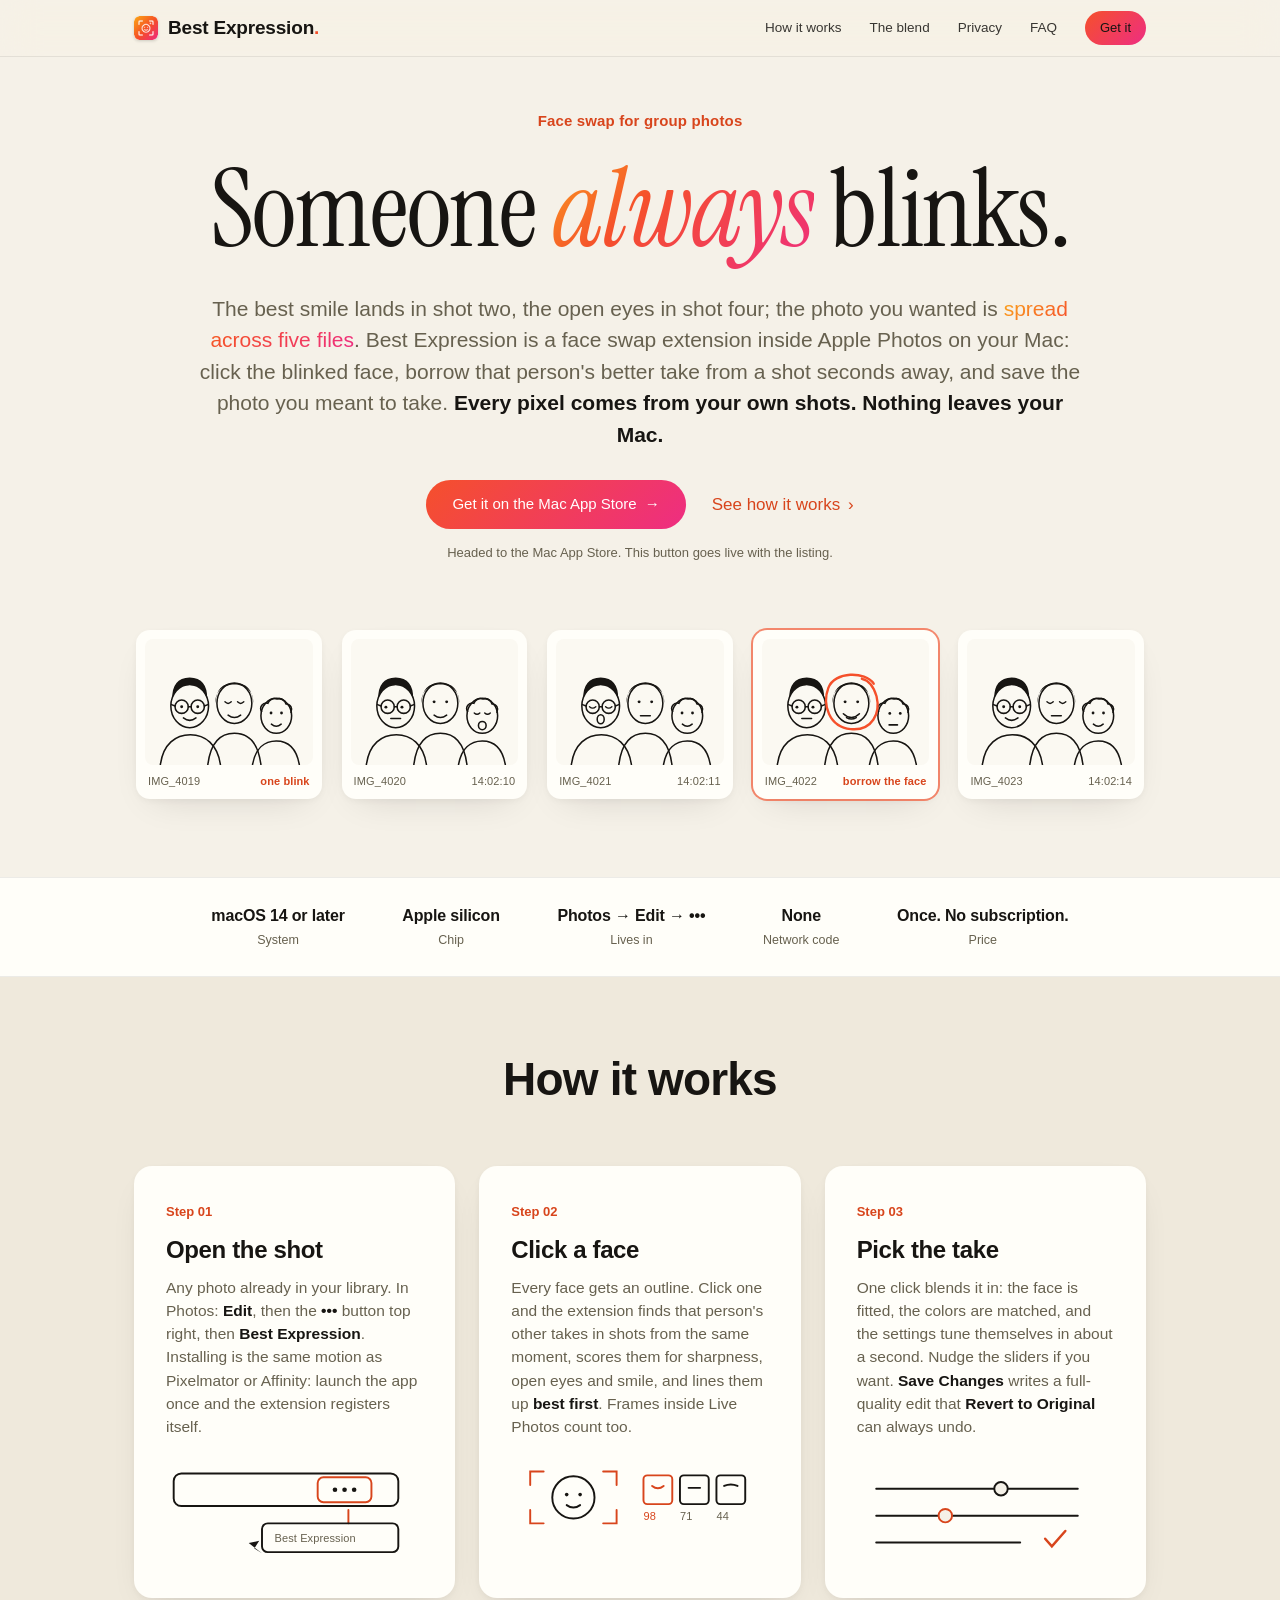
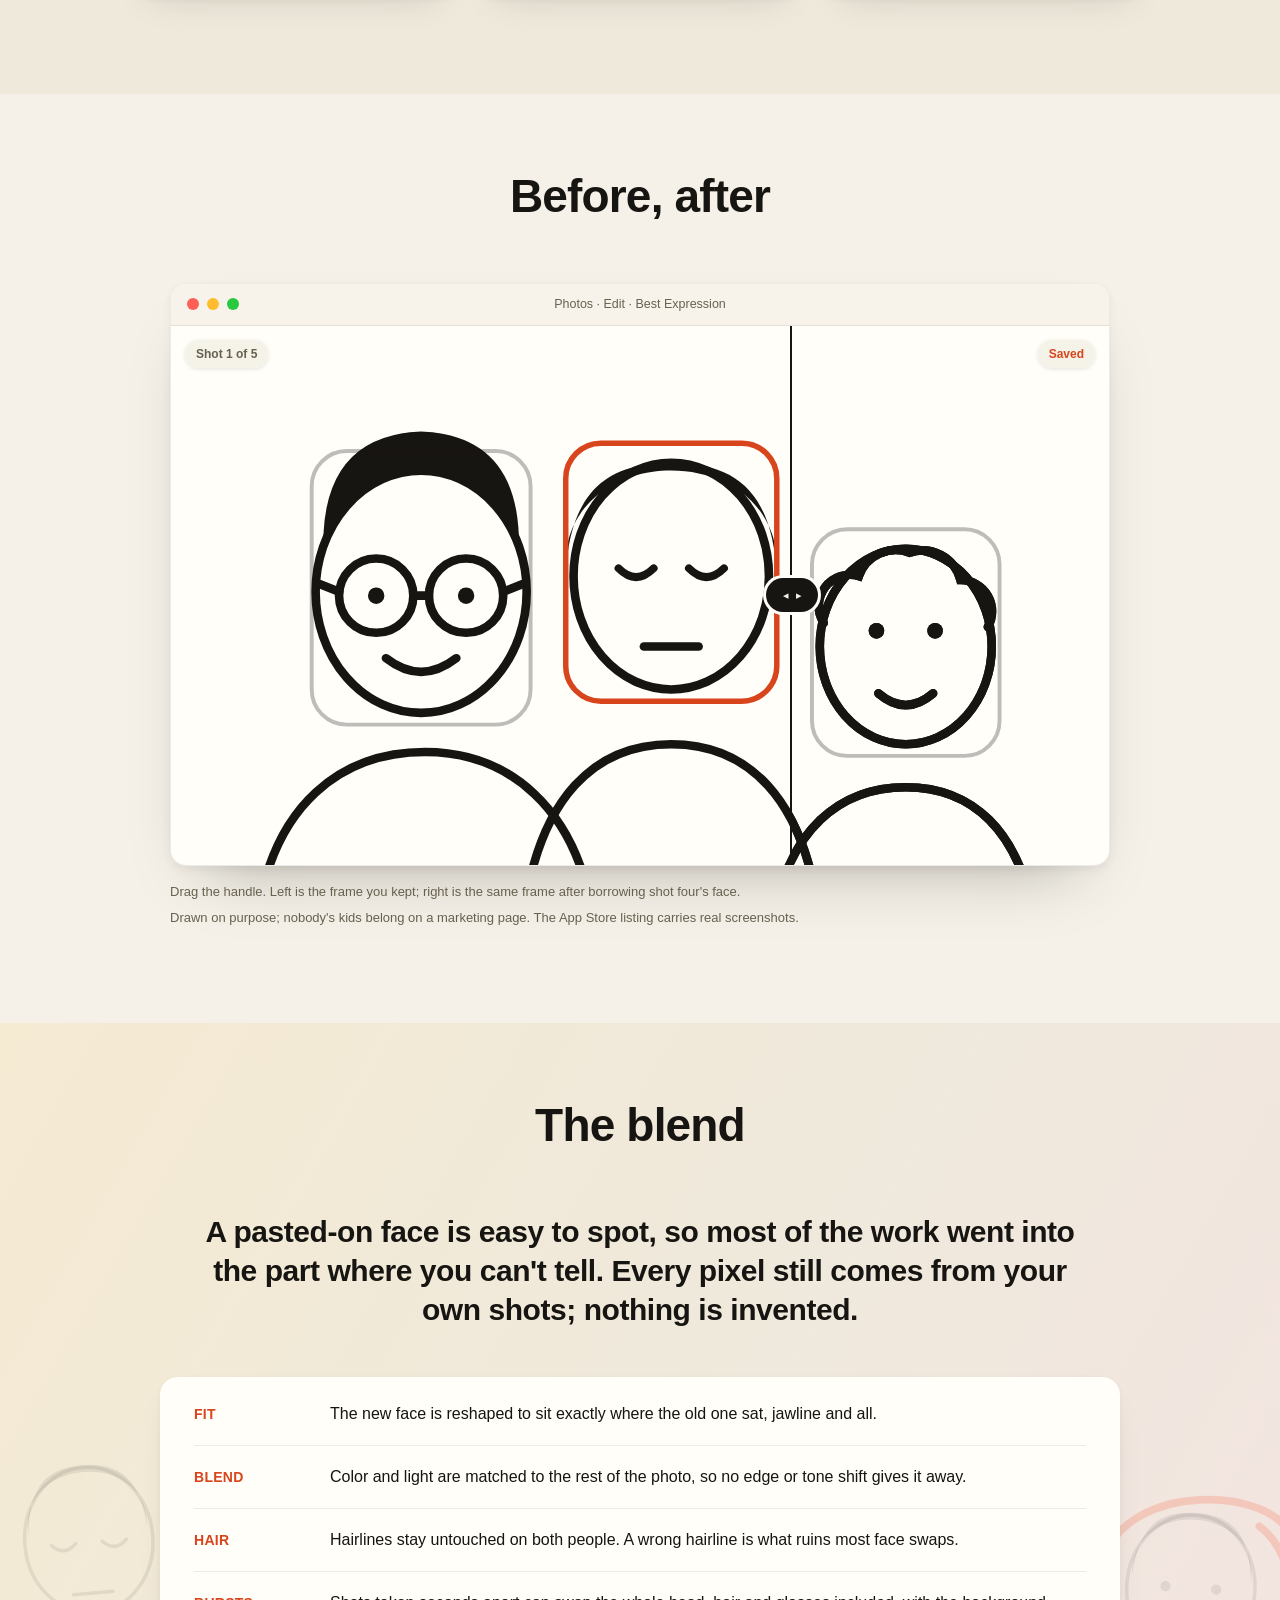
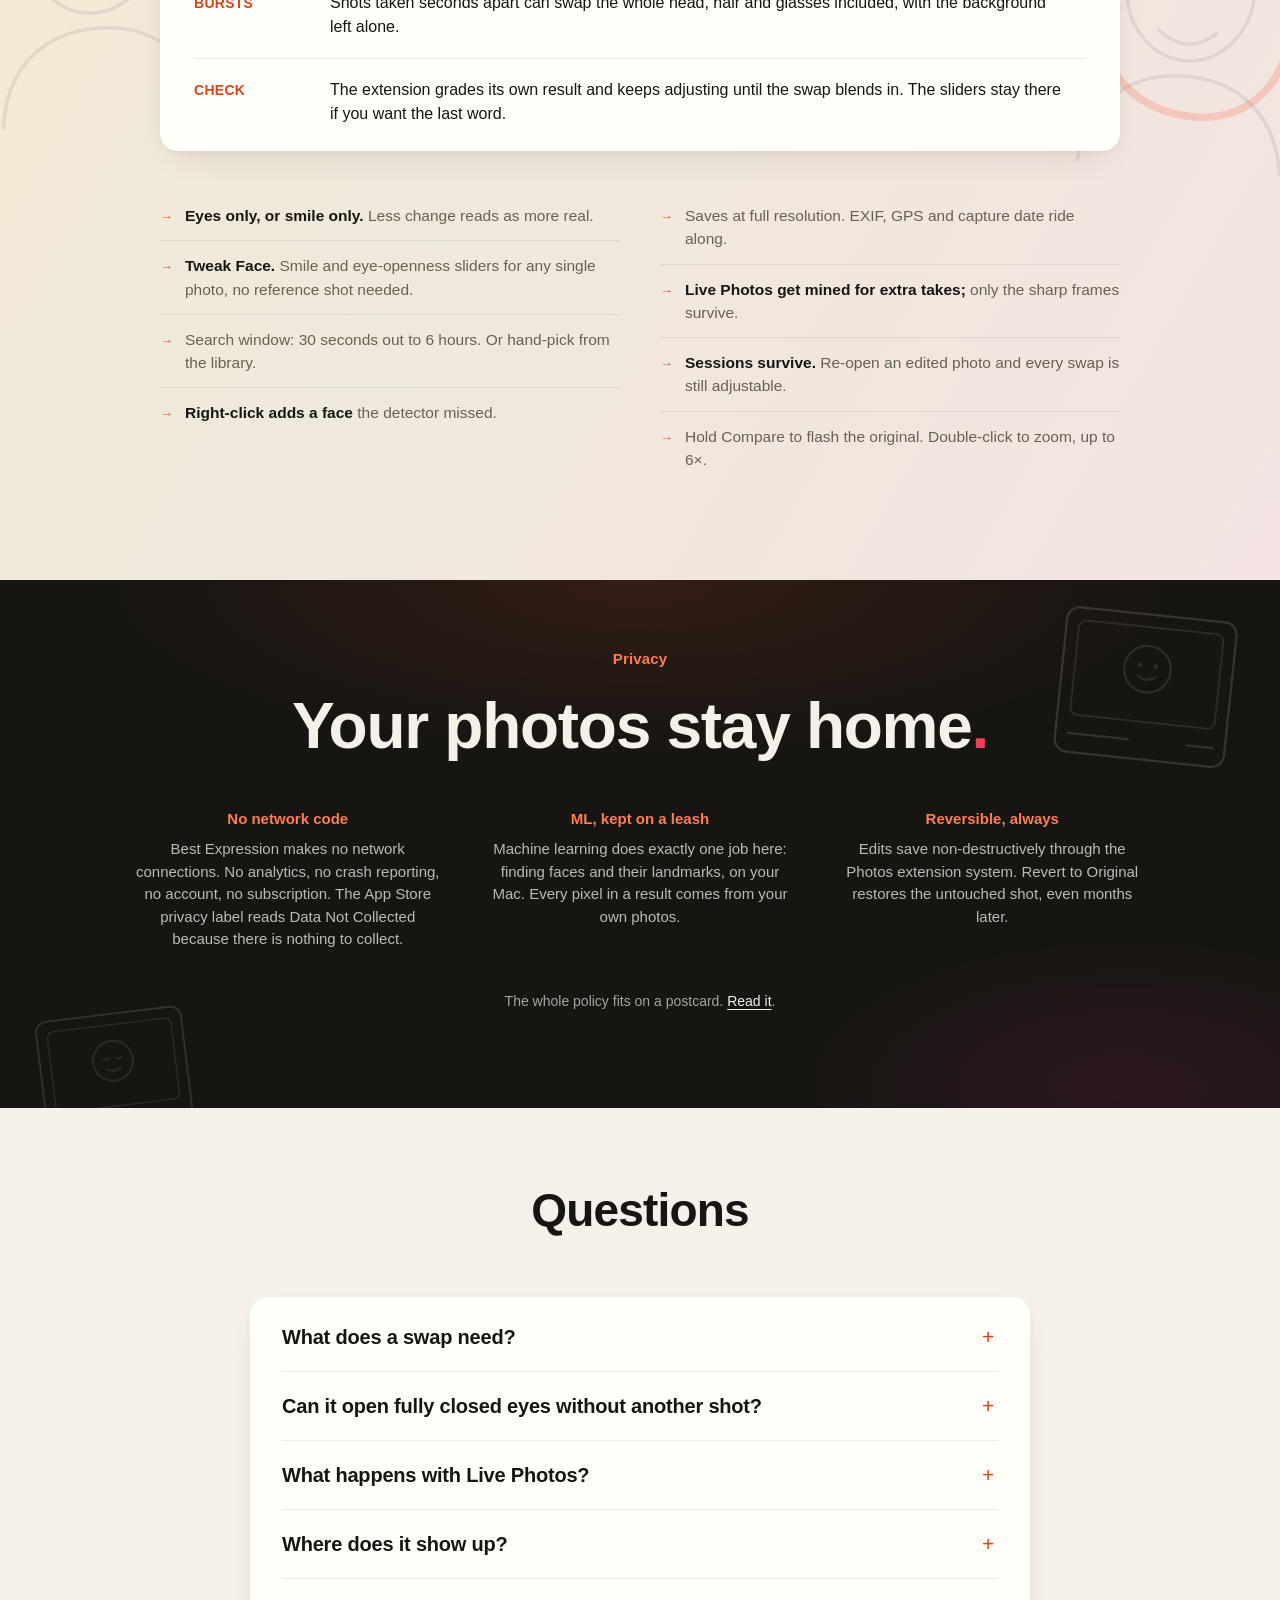
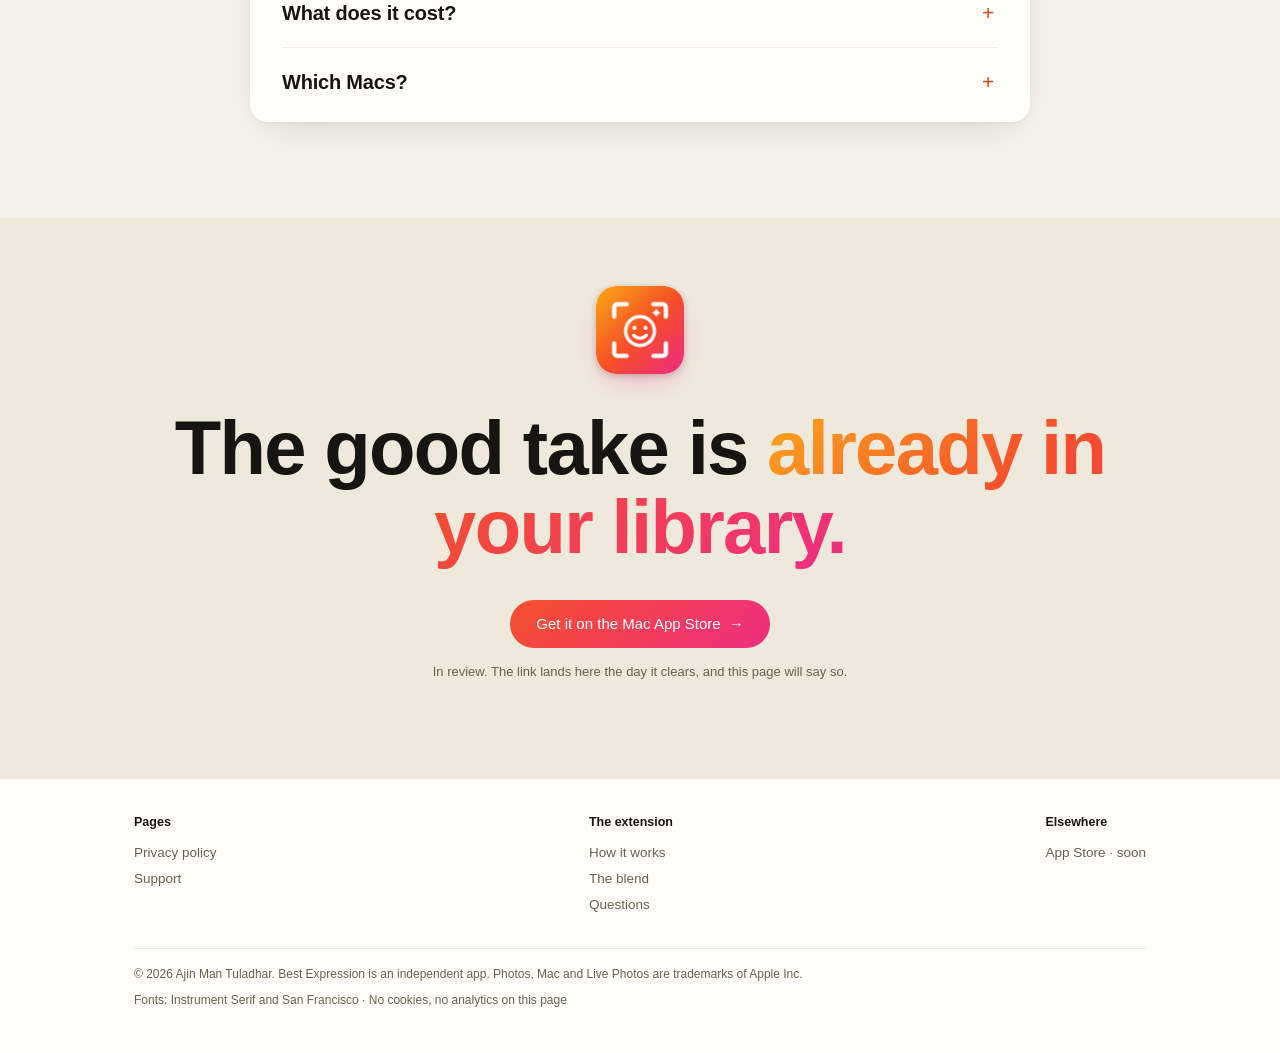
==== commit 8aa4ab16: "Sync site from macos-photos-best-expression@0933f0d" ====
--- a/index.html
+++ b/index.html
@@ -495,7 +495,7 @@
     <div class="colophon">
       <span>© 2026 Ajin Man Tuladhar. Best Expression is an independent app.
       Photos, Mac and Live Photos are trademarks of Apple Inc.</span>
-      <span>Set in Instrument Serif and San Francisco · No cookies, no
+      <span>Fonts: Instrument Serif and San Francisco · No cookies, no
       analytics on this page</span>
     </div>
   </div>
